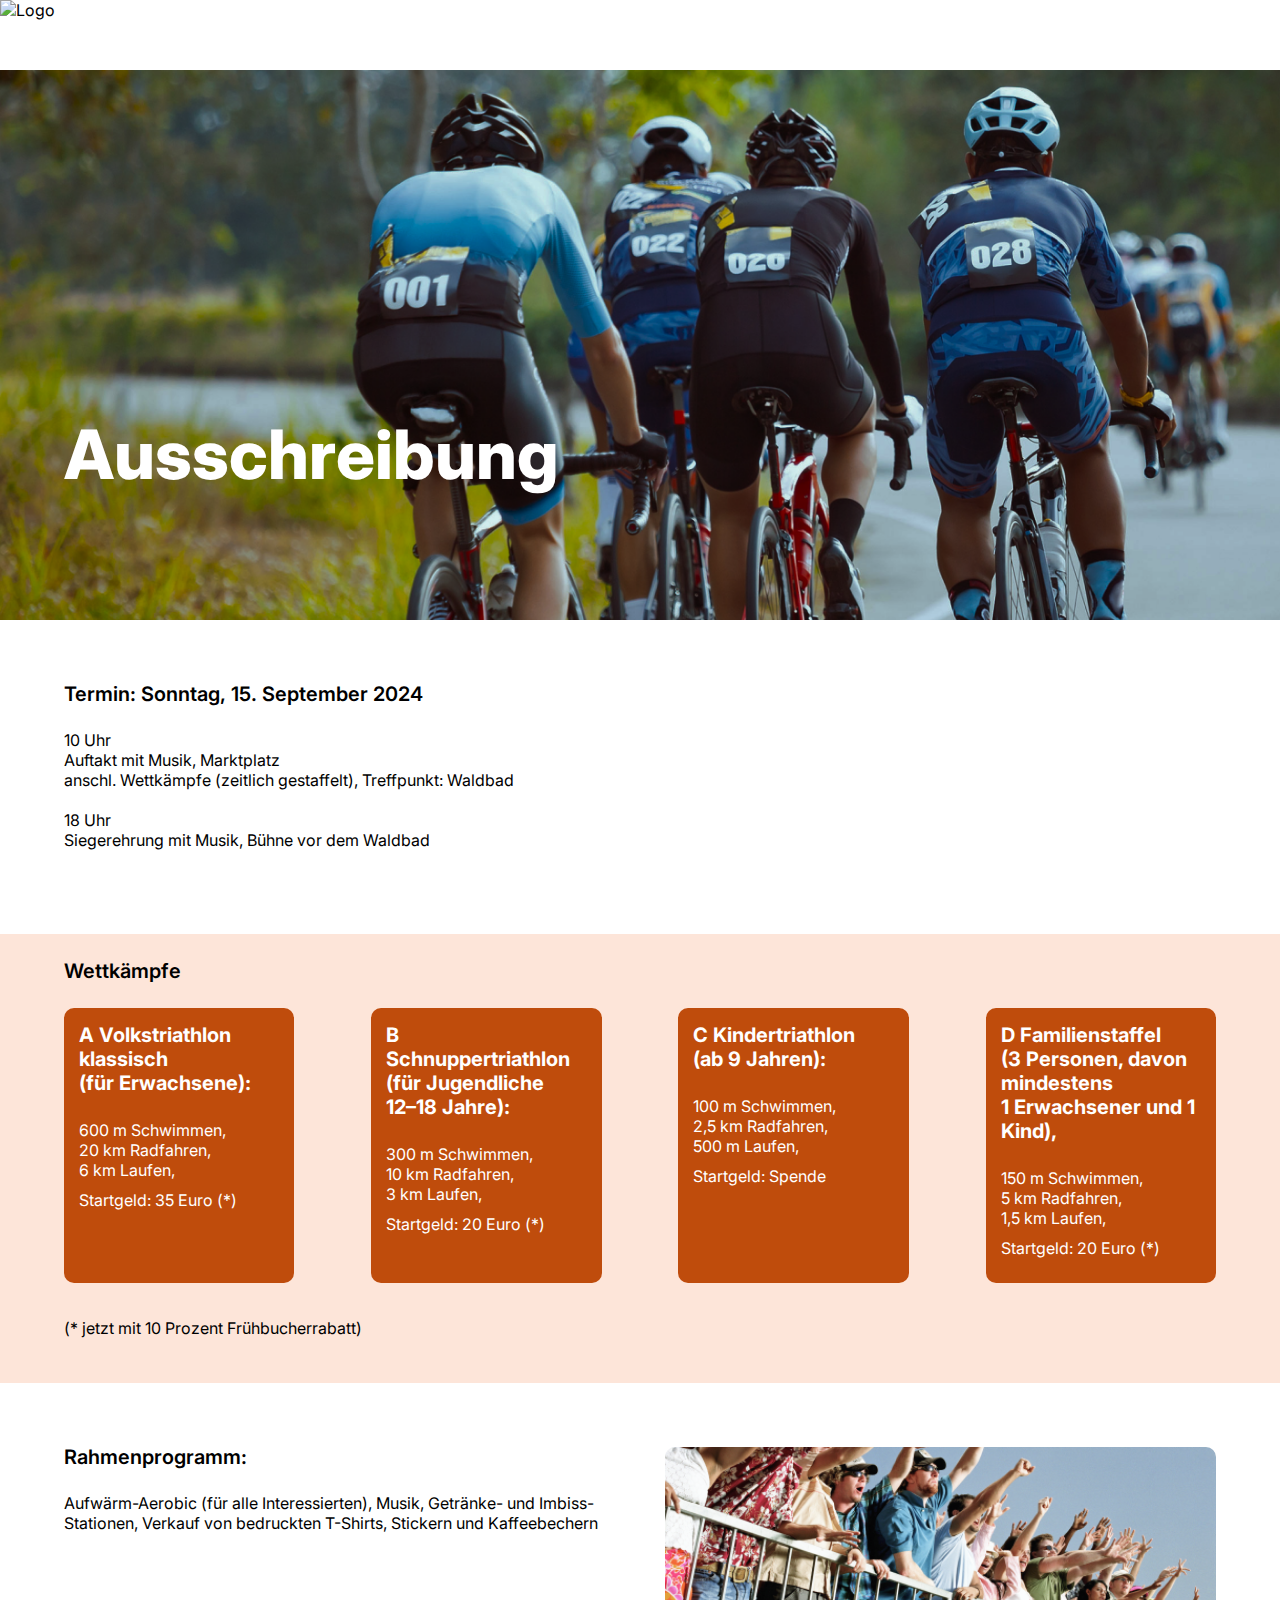
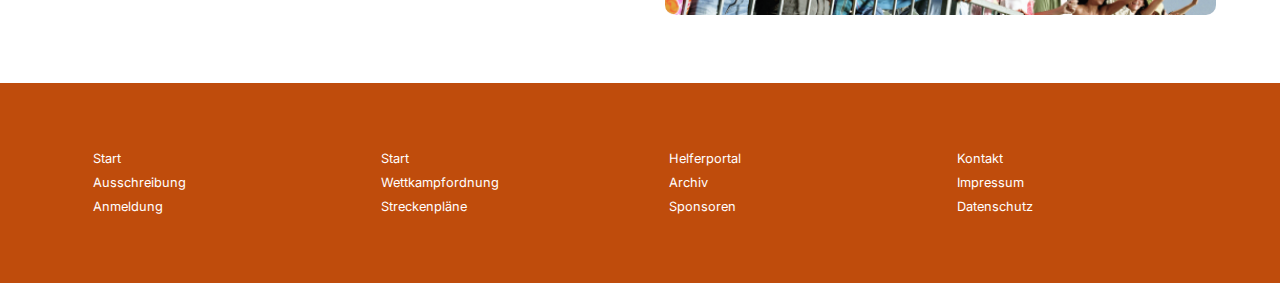
==== ausschreibung.html @ 75fd52d9 "commit" ====
<!DOCTYPE html>
<html lang="de">
<head>
    <meta charset="UTF-8">
    <meta name="viewport" content="width=device-width, initial-scale=1.0">
    <title>Waldtriathlon Trainingen</title>
    <link rel="stylesheet" href="./css/stylesheet.css">

</head>
<body>
    <nav>
        <div id="navi-box">
            <img src="" alt="Logo" class="logo">
        </div>
    </nav>
    <header>
        <div>
            <h1 class="h1-sec">Ausschreibung</h1>
            <div class="container-norm">
                <div ><img src="/images/Frame 38.png" class="header-img"></div>
                <div ><img src="/images/Frame 14(2).png" class="header-img2"></div>
                <div ><img src="/images/Frame 23(2).png" class="header-img3"></div>
                <div ><img src="/images/Frame 22(2).png" class="header-img4"></div>
            </div>
        </div>
    </header>
    <main>
        <section>
            <div class="content-block">
                <div class="text-block">
                    <h2>Termin: Sonntag, 15. September 2024</h2>
                    <p>10 Uhr <br>Auftakt mit Musik, Marktplatz <br>anschl. Wettkämpfe (zeitlich gestaffelt), Treffpunkt: Waldbad</p>
                    <p>18 Uhr <br>Siegerehrung mit Musik, Bühne vor dem Waldbad</p>
                </div>
            </div>
            <div class="teaser">
                <h3>Wettkämpfe</h3>
                <div class="teaser-container">
                    <div class="teaser-text-frame">
                        <div class="teaser-text-headline">
                            <p><strong>A Volkstriathlon klassisch<br> (für Erwachsene):</strong></p>
                        </div>
                        <div class="teaser-text-content">
                            <p>
                                600 m Schwimmen, <br>
                                20 km Radfahren, <br>
                                6 km Laufen,<br>
                            </p>
                            <p>Startgeld: 35 Euro (*)</p>
                        </div>
                    </div>
                    <div class="teaser-text-frame">
                        <div class="teaser-text-headline">
                            <p><strong>B Schnuppertriathlon (für Jugendliche <br>12–18 Jahre):</strong></p>
                        </div>
                        <div class="teaser-text-content">
                            <p>
                                300 m Schwimmen, <br>
                                10 km Radfahren, <br>
                                3 km Laufen,<br>
                            </p>
                            <p>Startgeld: 20 Euro (*)</p>
                        </div>
                    </div>
                    <div class="teaser-text-frame">
                        <div class="teaser-text-headline">
                            <p><strong>C Kindertriathlon<br> (ab 9 Jahren):</strong></p>
                        </div>
                        <div class="teaser-text-content">
                            <p>
                                100 m Schwimmen, <br>
                                2,5 km Radfahren, <br>
                                500 m Laufen,<br>
                            </p>
                            <p>Startgeld: Spende</p>
                        </div>
                    </div>
                    <div class="teaser-text-frame">
                        <div class="teaser-text-headline">
                            <p><strong>D Familienstaffel <br>(3 Personen, davon mindestens <br>1 Erwachsener und 1 Kind),</strong></p>
                        </div>
                        <div class="teaser-text-content">
                            <p>
                                150 m Schwimmen, <br>
                                5 km Radfahren, <br>
                                1,5 km Laufen,<br>
                            </p>
                            <p>Startgeld: 20 Euro (*)</p>
                        </div>
                    </div>
                </div>
                <div class="teaser-subtext">
                    <p>(* jetzt mit 10 Prozent Frühbucherrabatt)</p>
                </div>
            </div>
            <div class="content-block">
                <div class="text-block">
                    <h2>Rahmenprogramm:</h2>
                    <p>Aufwärm-Aerobic (für alle Interessierten), Musik, Getränke- und Imbiss-Stationen, Verkauf von bedruckten T-Shirts, Stickern und Kaffeebechern</p>
                </div>
                <div class="img-block">
                    <img src="/images/Frame 28.png" class="content-img" alt="">
                </div>
            </div>
        </section>
    </main>
    <footer>
        <div class="footer-container">
            <div class="footer-frame">
                <p>
                    <a href="#" class="footer-link">Start <br></a>
                    <a href="#" class="footer-link">Ausschreibung <br></a>
                    <a href="#" class="footer-link">Anmeldung <br></a>
                </p>
            </div>
            <div class="footer-frame">
                <p>
                    <a href="#" class="footer-link">Start <br></a>
                    <a href="#" class="footer-link">Wettkampfordnung <br></a>
                    <a href="#" class="footer-link">Streckenpläne <br></a>
                </p>
            </div>
            <div class="footer-frame">
                <p>
                    <a href="#" class="footer-link">Helferportal <br></a>
                    <a href="#" class="footer-link">Archiv <br></a>
                    <a href="#" class="footer-link">Sponsoren <br></a>
                </p>
            </div>
            <div class="footer-frame">
                <p>
                    <a href="#" class="footer-link">Kontakt <br></a>
                    <a href="#" class="footer-link">Impressum <br></a>
                    <a href="#" class="footer-link">Datenschutz <br></a>
                </p>
            </div>
            
        </div>
    </footer>
</body>
</html>
---- css/stylesheet.css ----
@import url('https://fonts.googleapis.com/css2?family=Inter:slnt,wght@-10..0,100..900&display=swap');

* {
    margin: 0;
    padding: 0;
    box-sizing: border-box;
    font-family: "Inter", sans-serif;
}

body {
    justify-content: center;
    max-width: 1400px;
    margin: auto;
    min-height: 100vh; 
}

nav {
    height: 70px;
    position: sticky;
}

header {
   /* background-color: blanchedalmond;*/
    height: 100%;
    overflow: hidden;
}

/*header images rotation*/
.header-img {
    /*background: url(/images/Frame\ 21.png);*/
    width: 100%;
    height: auto;
}

.header-img2 {
    /*background: url(/images/Frame\ 21.png);*/
    display: none;
    width: 100%;
    height: auto;
}
.header-img3 {
    /*background: url(/images/Frame\ 21.png);*/
    display: none;
    width: 100%;
    height: auto;
}
.header-img4 {
    /*background: url(/images/Frame\ 21.png);*/
    display: none;
    width: 100%;
    height: auto;
}


footer {
    width: 100%;
    overflow: auto;
    padding: 5%;
    background-color: #BF4C0C;
    color: #fff;
    text-decoration: none;
    font-weight: 400;
    font-size: 1vw;
    line-height: 1.5rem;
}

.footer-container {
    display: flex;
    justify-content:space-between;
    flex-wrap: wrap;
}

.footer-frame {
    width: 20%;
    float: left;
    position: relative;
    box-sizing: border-box;
    margin: auto;
    
}

.footer-link {
    text-decoration: none;
    color: inherit;
}

.footer-link:hover {
    font-weight: 600;
    font-size: 1.5rem;
}

h1 {
    color: #fff;
    font-family: "Inter", sans-serif;
    font-weight: 800;
    font-size: 4.25rem;
    line-height: 4.25rem;
    position: absolute;
    z-index: 2;
    margin-left: 5%;
    margin-top: 250px;
}

.h1-sec {
    margin-top: 350px;
}

h2 {
    font-family: "Inter", sans-serif;
    font-weight: 600;   
    font-size: 1.25rem;
    line-height: 1.25rem;
    margin-bottom: 26px;
}

h3 {
    font-family: "Inter", sans-serif;
    font-weight: 600;   
    font-size: 1.25rem;
    line-height: 1.25rem;
    margin-bottom: 3vh;
    width: 100%;
}

/*------Collage------*/
.container {
    position: relative;
    width: 100%;
    height: 550px;
    /*background-color: #222;*/
}

.container .clip {
    position: absolute;
    top: 0;
    left: 0;
    width: 100%;
    height: 100%;
}

.container .clip.clip1 {
    /*background-color: red;*/
    background: url(/images/Bild_05_test.png);
    background-repeat: no-repeat;
    background-size:contain;
    background-position: left;
    clip-path: polygon(0 0, 40% 0, 29% 100%, 0% 100%); 
}

.container .clip.clip2 {
    /*background-color: blue;*/
    background: url(/images/Bild_15_test.png);
    background-repeat: no-repeat;
    background-size:contain;
    background-position: center;
    clip-path: polygon(40% 0, 76% 0, 65% 100%, 29% 100%);
}
.container .clip.clip3 {
    /*background-color: green;*/
    background: url(/images/Frame\ 34.png);
    background-repeat: no-repeat;
    background-size:contain;
    background-position: right;
    clip-path: polygon(76% 0, 100% 0, 100% 100%, 65% 100%);
}

.container .clip.clip-devide1 {
    background-color: #FDE5D9;
    z-index: 1;
    clip-path: polygon(39.5% 0, 40.5% 0, 29.5% 100%, 28.5% 100%); 
}
.container .clip.clip-devide2 {
    background-color: #FDE5D9;
    z-index: 1;
    clip-path: polygon(75.5% 0, 76.5% 0, 65.5% 100%, 64.5% 100%); 
}

/*------Slider der kleinen Viewports ausblenden------*/
.slider-frame {
    display: none;
}

.slider-frame-mobile {
    display: none;
}

/*-----normale Headerbilder------*/
.container-norm {
    position: relative;
    width: 100%;
    height: 550px;
}


/*-----Contentblock abschnitt------*/
.content-block {
    padding: 5%;
    margin: 0;
    overflow: auto;
}


.text-block {
    width: 50%;
    float: left;
    padding-right: 25px;
    display: block;
}

.text-block p{
    font-size: 1rem;
    line-height: 1.25rem;
    margin-bottom: 20px;
}

.img-block {
    float: right;
    width: 50%;
    height: auto;
    padding-left: 25px;
}

.content-img {
    border-radius: 10px;
    width: 100%;
    height: auto;
}

/*-----Teaser abschnitt------*/
.teaser {
    overflow: auto;
    position: relative;
    background-color: #FDE5D9;
    height: auto;
    padding: 3vh 5% 5vh 5%;
}
/*Teaser abschnitt allgemeiner container*/
.teaser-container {
    display: flex;
    justify-content:space-between;
    flex-wrap: wrap;
}
/*Teaser abschnitt bilder navi*/
.teaser-img-frame  {
    width: 20%;
    float: left;
    position: relative;
    box-sizing: border-box;
}

.teaser-img {
    display: block;
    width: 100%;
    height: auto;
    border-radius: 10px;
}

.teaser-text {
    position: absolute;
    top: 50%;
    left: 50%;
    transform: translate(-50%, -50%);
    color: white;
    padding: 10px 20px;
    text-align: center;
    font-size: 1.7vw;
    font-weight: 600;
    pointer-events: none;
}

.teaser-link {
    display: block;
    text-decoration: none;
    color: inherit;
    position: relative;
}

/*Teaser abschnitt text element*/
.teaser-text-frame{
    background-color: #BF4C0C;
    padding: 15px;
    margin-top: 0;
    width: 20%;
    border-radius: 10px;
    color: #fff;
    overflow-wrap: break-word;
}

.teaser-text-headline {
    font-size: 1.25rem;
    width: 100%;
    margin: auto;
    
}
.teaser-text-content {
    font-size: 1rem;
    width: 100%;
    margin: auto;
}

.teaser-text-content p {
    margin-bottom: 5%;
}
.teaser-text-headline p {
    margin-bottom: 25px;
    font-weight: 400;
}

.teaser-subtext {
    margin-top: 3%;
}




/* On screens that are 992px or less    577px - 992px*/
@media screen and (max-width: 992px) {
    header {
        height: 495px;
    }

    /*header images rotation*/
    .header-img {
        display: none;
    }
    
    .header-img2 {
        display: unset;
    }
    .header-img3 {
        display: none;
    }
    .header-img4 {
        display: none;
    }

    footer {
        line-height: 1.25rem;
        font-size: 1.5vw;
    }

    h1 {
        margin-top: 225px;
    }

    .h1-sec {
        margin-top: 325px;
    }

    /*------Collage für Mainseite------*/
    .container {
        height: 495px;
    }
    
    .container .clip.clip1 {
        /*background-color: red;*/
        background: url(/images/Bild_05_test_3.png);
        background-repeat: no-repeat;
        background-size:contain;
        background-position: left;
        clip-path: polygon(0 0, 40% 0, 25% 100%, 0% 100%); 
    }
    
    .container .clip.clip2 {
        /*background-color: blue;*/
        background: url(/images/Bild_15_test_2.png);
        background-repeat: no-repeat;
        background-size:contain;
        background-position: center;
        clip-path: polygon(40% 0, 76% 0, 61% 100%, 25% 100%);
    }
    .container .clip.clip3 {
        /*background-color: green;*/
        clip-path: polygon(76% 0, 100% 0, 100% 100%, 61% 100%);
    }

    /*------Trennstriche der Collage------*/
    .container .clip.clip-devide1 {
        background-color: #FDE5D9;
        z-index: 1;
        clip-path: polygon(39.5% 0, 40.5% 0, 25.5% 100%, 24.5% 100%); 
    }

    .container .clip.clip-devide2 {
        background-color: #FDE5D9;
        z-index: 1;
        clip-path: polygon(75.5% 0, 76.5% 0, 61.5% 100%, 60.5% 100%); 
    }

    .teaser-text-frame{
        width: 48%;
        margin-bottom: 30px; 
    }



}


/* On screens that are 576px or less  430 - 576px*/
@media screen and (max-width: 576px) {
    /*------dissable horizontal scroll------*/
    html, body {
        max-width: 100%;
        overflow-x: hidden;
       /* background-color: red;*/
    }

    header {
        height: 355px;
    }

    /*header images rotation*/
    .header-img {
        display: none;
    }
    .header-img2 {
        display: none;
    }
    .header-img3 {
        display: unset;
    }
    .header-img4 {
        display: none;
    }

    footer {
        font-size: 1rem;
    }

    .footer-frame {
        width: 50%;
        margin-bottom: 2vh;
    }

    .footer-link:hover {
        font-size: 1rem;
    }

    /*------hide collage------*/
    .container {
        display: none;
    }

    @-webkit-keyframes slide_animation {
        0% {left:0px;}
        10% {left:0px;}
        20% {left:576px;}
        30% {left:576px;}
        40% {left:1152px;}
        50% {left:1152px;}
        60% {left:576px;}
        70% {left:576px;}
        80% {left:576px;}
        90% {left:0px;}
        100% {left:0px;}
    }

    .slider-frame {
        overflow: hidden;
        height: 355px;
        max-width: 576px;
        display: initial;
    }

    .slide-images {
        width: 1728px;
        height: 355px;
        margin: 0 0 0 -1152px;
        position: relative;
        -webkit-animation-name: slide_animation;
        -webkit-animation-duration: 18s;
        -webkit-animation-iteration-count: infinite;
        -webkit-animation-direction: alternate;
        -webkit-animation-play-state: running;
    }

    .img-container {
        height: 355px;
        width: 576px;
        position: relative;
        float: left;
    }

    h1 {
        font-size: 3rem;
        line-height: 3rem;
        margin-top: 175px;
    }

    .h1-sec {
        margin-top: 250px;
    }

    h2 {
        margin-bottom: 5%;
    }


    .slider-frame-mobile {
        display: none;
    }

    .text-block {
        width: 75%;
        margin-top: 5%;
    }


    .img-block {
        display: none;
    }
    
    .teaser-img-frame {
        width: 48%;
        float: left;
        margin-bottom: 5%;
    }

    .teaser-text {
        font-size: 5vw;
    }
}
/* On screens that are 576px or less  0 - 430px*/
@media screen and (max-width: 430px) {
    body {
        /*background-color: violet;*/
        max-width: 430px;
    }

    header {
        height: 495px;
    }

    .header-img {
        /*background: url(/images/Frame\ 21.png);*/
        display: none;
    }

    .header-img2 {
        /*background: url(/images/Frame\ 21.png);*/
        display: none;
    }
    .header-img3 {
        /*background: url(/images/Frame\ 21.png);*/
        display: none;
    }
    .header-img4 {
        /*background: url(/images/Frame\ 21.png);*/
        display: unset;
    }

    .footer-link:hover {
        font-weight: 400;
    }

    .slider-frame {
        display: none;
    }
    
    @-webkit-keyframes slide_animation_mobile {
        0% {left:0px;}
        10% {left:0px;}
        20% {left:430px;}
        30% {left:430px;}
        40% {left:860px;}
        50% {left:860px;}
        60% {left:430px;}
        70% {left:430px;}
        80% {left:430px;}
        90% {left:0px;}
        100% {left:0px;}
    }

    .slider-frame-mobile {
        overflow: hidden;
        height: 475px;
        max-width: 430px;
        display: initial;
    }

    .slide-images-mobile {
        width: 1690px;
        height: 475px;
        margin: 0 0 0 -860px;
        position: relative;
        -webkit-animation-name: slide_animation_mobile;
        -webkit-animation-duration: 18s;
        -webkit-animation-iteration-count: infinite;
        -webkit-animation-direction: alternate;
        -webkit-animation-play-state: running;
    }

    .img-container-mobile {
        height: 475px;
        width: 430px;
        position: relative;
        float: left;
    }

    h1 {
        font-size: 2.5rem;
        line-height: 2.5rem;
        margin-top: 275px;
    }

    .h1-sec {
        margin-top: 375px;
    }
    

    .img-block {
        display: none;
    }

    .text-block {
        width: 100%;
    }



    .teaser-img-frame {
        width: 90%;
        margin: auto;
        margin-bottom: 5%;
    }

    .teaser-text-frame{
        width: 90%;
        margin-left: auto;
        margin-right: auto;
    }


    .teaser-text {
        font-size: 8vw;
    }

    

}
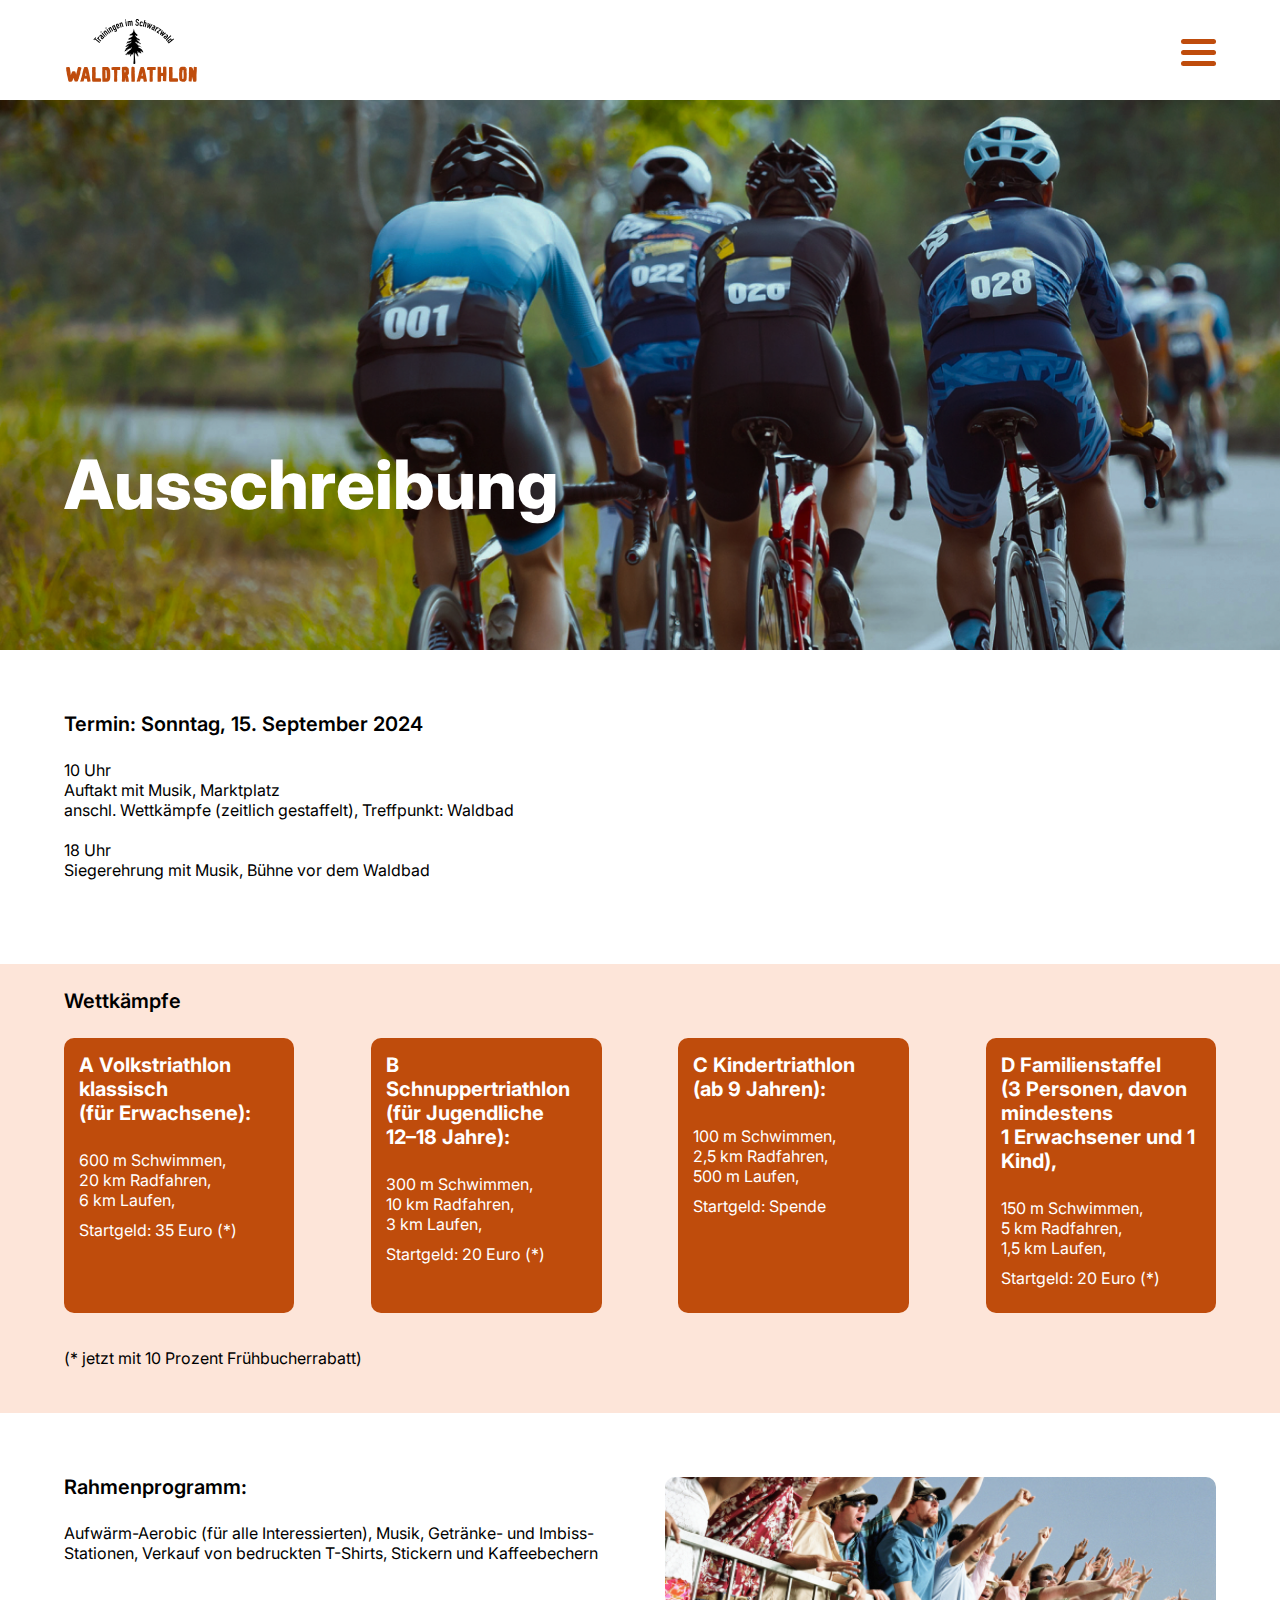
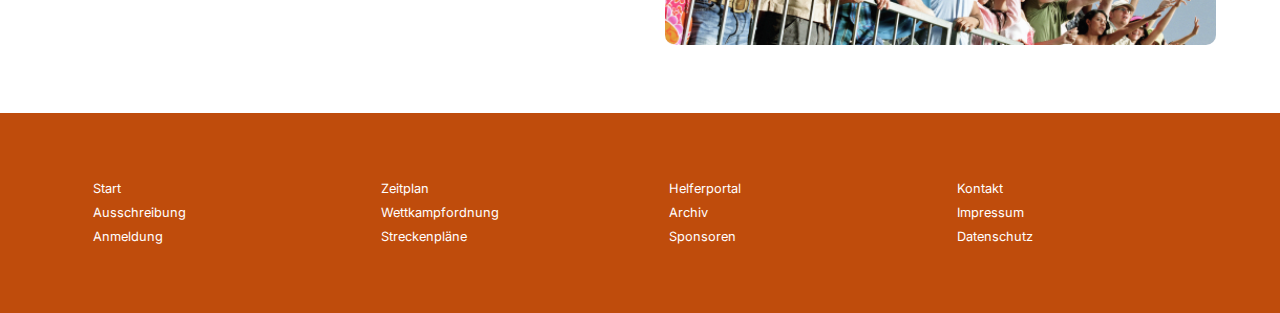
==== commit 24b6ff09: "commit" ====
--- a/ausschreibung.html
+++ b/ausschreibung.html
@@ -3,24 +3,49 @@
 <head>
     <meta charset="UTF-8">
     <meta name="viewport" content="width=device-width, initial-scale=1.0">
-    <title>Waldtriathlon Trainingen</title>
+    <title>Waldtriathlon Ausschreibung</title>
     <link rel="stylesheet" href="./css/stylesheet.css">
 
 </head>
 <body>
-    <nav>
-        <div id="navi-box">
-            <img src="" alt="Logo" class="logo">
+    <div class="nav-container">
+        <div class="nav-frame">
+            <div class="nav-box">
+                <div class="logo-frame">
+                    <a href="./index.html" class="logo logo1"><img src="/images/rz/Logo/Logo.svg" alt="Wortbildmarke des Veranstalters Trainingen im Schwarzwald. Abbildung eines gekrümmten Schriftzug über einer Baumillustration über einem orangen Schriftzug mit dem Wort Waldtriathlon" class="logo1"></a>
+                    <a href="./index.html" class="logo logo2"><img src="/images/rz/Logo/Logo_medium.svg" alt="Wortbildmarke des Veranstalters Trainingen im Schwarzwald. Abbildung einer Baumillustration über einem orangen Schriftzug mit dem Wort Waldtriathlon" class="logo2"></a>
+                    <a href="./index.html" class="logo logo3 logo-small"><img src="/images/rz/Logo/Logo_small.svg" alt="Wortbildmarke des Veranstalters Trainingen im Schwarzwald. Abbildung einer Baumillustration" class="logo3"></a>
+                </div>
+                <div class="hamburger-frame">
+                     <button class="hamburger">
+                        <div class="bar"></div>
+                    </button>
+                </div>
+                <nav>
+                    <a href="./index.html"><div class="nav-icon"></div><span>Start</span></a>
+                    <a href="./ausschreibung.html"><div class="nav-icon"></div><span>Ausschreibung</span></a>
+                    <a href="#"><div class="nav-icon"></div><span>Anmeldung</span></a>
+                    <a href="./zeitplan.html"><div class="nav-icon"></div><span>Zeitplan</span></a>
+                    <a href="#"><div class="nav-icon"></div><span>Wettkampfordnung</span></a>
+                    <a href="./streckenplaene.html"><div class="nav-icon"></div><span>Streckenpläne</span></a>
+                    <a href="#"><div class="nav-icon"></div><span>Helferportal</span></a>
+                    <a href="#"><div class="nav-icon"></div><span>Archiv</span></a>
+                    <a href="#"><div class="nav-icon"></div><span>Sponsoren</span></a>
+                    <a href="#"><div class="nav-icon"></div><span>Kontakt</span></a>
+                    <a href="./impressum.html"><div class="nav-icon"></div><span>Impressum</span></a>
+                    <a href="#"><div class="nav-icon"></div><span>Datenschutz</span></a>
+                </nav>
+            </div>
         </div>
-    </nav>
+    </div>
     <header>
         <div>
             <h1 class="h1-sec">Ausschreibung</h1>
             <div class="container-norm">
-                <div ><img src="/images/Frame 38.png" class="header-img"></div>
-                <div ><img src="/images/Frame 14(2).png" class="header-img2"></div>
-                <div ><img src="/images/Frame 23(2).png" class="header-img3"></div>
-                <div ><img src="/images/Frame 22(2).png" class="header-img4"></div>
+                <div ><img src="/images/rz/header/header-ausschreibung-frame1.png" class="header-img" alt="Abbildung einer Rennradfahrergruppe durch den Wald auf asphaltierter Straße umgeben von Wald. In der Distanz sieht man eine weitere Gruppe Radfahrer"></div>
+                <div ><img src="/images/rz/header/header-ausschreibung-frame2.png" class="header-img2" alt="Abbildung einer Rennradfahrergruppe durch den Wald auf asphaltierter Straße umgeben von Wald. In der Distanz sieht man eine weitere Gruppe Radfahrer"></div>
+                <div ><img src="/images/rz/header/header-ausschreibung-frame3.png" class="header-img3" alt="Abbildung einer Rennradfahrergruppe durch den Wald auf asphaltierter Straße umgeben von Wald. In der Distanz sieht man eine weitere Gruppe Radfahrer"></div>
+                <div ><img src="/images/rz/header/header-ausschreibung-frame4.png" class="header-img4" alt="Abbildung einer Rennradfahrergruppe durch den Wald auf asphaltierter Straße umgeben von Wald. In der Distanz sieht man eine weitere Gruppe Radfahrer"></div>
             </div>
         </div>
     </header>
@@ -99,7 +124,7 @@
                     <p>Aufwärm-Aerobic (für alle Interessierten), Musik, Getränke- und Imbiss-Stationen, Verkauf von bedruckten T-Shirts, Stickern und Kaffeebechern</p>
                 </div>
                 <div class="img-block">
-                    <img src="/images/Frame 28.png" class="content-img" alt="">
+                    <img src="/images/rz/content/rahmenpr-ausschreibung.png" class="content-img" alt="Jubelnde Mänge an einem Zaun anlehnend unter wolkenlosem Himmel. Die meisten Personen strecken eine Faust oder die Hände in die Luft.">
                 </div>
             </div>
         </section>
@@ -108,34 +133,35 @@
         <div class="footer-container">
             <div class="footer-frame">
                 <p>
-                    <a href="#" class="footer-link">Start <br></a>
-                    <a href="#" class="footer-link">Ausschreibung <br></a>
-                    <a href="#" class="footer-link">Anmeldung <br></a>
+                    <a href="./index.html" class="footer-link">Start<br></a>
+                    <a href="./ausschreibung.html" class="footer-link">Ausschreibung<br></a>
+                    <a href="#" class="footer-link">Anmeldung<br></a>
                 </p>
             </div>
             <div class="footer-frame">
                 <p>
-                    <a href="#" class="footer-link">Start <br></a>
-                    <a href="#" class="footer-link">Wettkampfordnung <br></a>
-                    <a href="#" class="footer-link">Streckenpläne <br></a>
+                    <a href="./zeitplan.html" class="footer-link">Zeitplan<br></a>
+                    <a href="#" class="footer-link">Wettkampfordnung<br></a>
+                    <a href="./streckenplaene.html" class="footer-link">Streckenpläne<br></a>
                 </p>
             </div>
             <div class="footer-frame">
                 <p>
-                    <a href="#" class="footer-link">Helferportal <br></a>
-                    <a href="#" class="footer-link">Archiv <br></a>
-                    <a href="#" class="footer-link">Sponsoren <br></a>
+                    <a href="#" class="footer-link">Helferportal<br></a>
+                    <a href="#" class="footer-link">Archiv<br></a>
+                    <a href="#" class="footer-link">Sponsoren<br></a>
                 </p>
             </div>
             <div class="footer-frame">
                 <p>
-                    <a href="#" class="footer-link">Kontakt <br></a>
-                    <a href="#" class="footer-link">Impressum <br></a>
-                    <a href="#" class="footer-link">Datenschutz <br></a>
+                    <a href="#" class="footer-link">Kontakt<br></a>
+                    <a href="./impressum.html" class="footer-link">Impressum<br></a>
+                    <a href="#" class="footer-link">Datenschutz<br></a>
                 </p>
             </div>
             
         </div>
     </footer>
+    <script src="./js/main.js"></script>
 </body>
 </html>--- a/css/stylesheet.css
+++ b/css/stylesheet.css
@@ -8,6 +8,8 @@
     font-family: "Inter", sans-serif;
 }
 
+
+
 body {
     justify-content: center;
     max-width: 1400px;
@@ -16,8 +18,97 @@
 }
 
 nav {
-    height: 70px;
+    position: relative;
+    top: 0;
+    right: 0;
+    left: 100%;
+    width: 100%;
+    margin: auto;
+    height: 100vh;
+    z-index: 98;
+    display: block;
+    background-color: #BF4C0C;
+    padding-left: 5%;
+    padding-top: 120px;
+    transition: 0.4s;
+    visibility: hidden;
+}
+
+.nav-box {
+    height: 100px;
+    display: flexbox;
+}
+
+nav.is-active {
+    left: 0;
+    visibility: visible;
+}
+
+nav a {
+    width: fit-content;
+    display: block;
+    margin-bottom: 16px;
+    text-decoration: none;
+    color: #fff;
+    font-size:1.5rem ;
+    font-weight: 400;
+    transition: transform 0.4s; 
+    position: relative;
+}
+
+nav a:hover {
+    font-weight: 700;
+    font-size: 700;
+}
+
+.nav-container {
+    height: 100px;
     position: sticky;
+    top: 0;
+    z-index: 99;
+    background-color: #fff;
+}
+
+.nav-icon {
+    display: inline-block;
+    position: relative;
+    top: 6px;
+    width: 0;
+    height: 30px; 
+    background: url('/images/rz/icon/hover-icon.svg') no-repeat left center;
+    background-size: contain;
+    margin-right: 10px;
+    transition: width 0.4s; 
+}
+
+nav a:hover .nav-icon {
+    width: 16px; 
+}
+
+nav a:hover span {
+    transform: translateX(20px); 
+    transition: transform 0.4s; 
+}
+
+
+.logo-frame {
+    margin: auto;
+    float: left;
+    width: auto;
+    height: 100%;
+    display: flex;
+    margin-left: 5%;
+}
+
+.logo, .logo1, .logo2 {
+    height: 65px;
+    margin: auto;
+}
+.logo-small, .logo3 {
+    height: 40px;
+}
+.logo2, .logo3 {
+    width: 0;
 }
 
 header {
@@ -26,6 +117,54 @@
     overflow: hidden;
 }
 
+
+.hamburger-frame {
+    height: 100%;
+    width: auto;
+    float: right;
+    display: flex;
+    margin-right: 5%;
+}
+
+.hamburger {
+    position: relative;
+    display: block;
+    width: 35px;
+    height: 35px;
+    margin: auto;
+    cursor: pointer;
+    appearance: none;
+    background: none;
+    outline: none;
+    border: none;
+    z-index: 99;
+}
+
+.hamburger .bar, .hamburger::after, .hamburger::before {
+    content: '';
+    display: block;
+    width: 100%;
+    height: 5px;
+    background-color: #BF4C0C;
+    margin: 6px 0px;
+    transition: 0.4s;
+    border-radius: 20px;
+}
+
+.hamburger.is-active::before {
+    transform: rotate(-45deg) translate(-8px, 6px);
+    background-color: #fff;
+}
+
+.hamburger.is-active .bar {
+    opacity: 0;
+}
+
+.hamburger.is-active::after {
+    transform: rotate(45deg) translate(-9px, -8px);
+    background-color: #fff;
+}
+
 /*header images rotation*/
 .header-img {
     /*background: url(/images/Frame\ 21.png);*/
@@ -50,6 +189,10 @@
     display: none;
     width: 100%;
     height: auto;
+}
+
+.imp-buffer {
+    height: 556px; 
 }
 
 
@@ -106,6 +249,10 @@
     margin-top: 350px;
 }
 
+
+
+
+
 h2 {
     font-family: "Inter", sans-serif;
     font-weight: 600;   
@@ -141,7 +288,7 @@
 
 .container .clip.clip1 {
     /*background-color: red;*/
-    background: url(/images/Bild_05_test.png);
+    background: url(/images/rz/header/collage-frame1.png);
     background-repeat: no-repeat;
     background-size:contain;
     background-position: left;
@@ -150,7 +297,7 @@
 
 .container .clip.clip2 {
     /*background-color: blue;*/
-    background: url(/images/Bild_15_test.png);
+    background: url(/images/rz/header/collage-frame2.png);
     background-repeat: no-repeat;
     background-size:contain;
     background-position: center;
@@ -158,7 +305,7 @@
 }
 .container .clip.clip3 {
     /*background-color: green;*/
-    background: url(/images/Frame\ 34.png);
+    background: url(/images/rz/header/collage-frame3.png);
     background-repeat: no-repeat;
     background-size:contain;
     background-position: right;
@@ -208,6 +355,11 @@
     display: block;
 }
 
+.text-block-wide {
+    width: 100%;
+    margin-bottom: 20px;
+}
+
 .text-block p{
     font-size: 1rem;
     line-height: 1.25rem;
@@ -225,6 +377,17 @@
     border-radius: 10px;
     width: 100%;
     height: auto;
+}
+
+.content-block-devide {
+    margin: 0 5% 0 5%;
+}
+
+.devider-block {
+    width: 60%;
+    padding: 3% 5% 3% 3%;
+    background-color: #FDE5D9;
+    border-radius: 10px;
 }
 
 /*-----Teaser abschnitt------*/
@@ -311,11 +474,195 @@
     margin-top: 3%;
 }
 
+.content-block-map {
+    width: 100%;
+    display: flex;
+    padding: 5%;
+    justify-content: space-between;
+}
+
+.map-frame {
+    width: 65%;
+    border-radius: 10px;
+    height: 100%;
+    overflow: auto;
+    float: left;
+    display: block;
+    position: relative;
+    margin-right: 25px;
+}
+
+.map {
+    max-height: 100%;
+    overflow-y: hidden;
+}
+
+.map img {
+    display: block;
+    width: 100%;
+    height: auto;
+}
+
+.overlayframe {
+    position: absolute;
+    top: 0;
+    left: 0;
+    width: 100%;
+    height: 100%;
+    z-index: 99;
+    pointer-events: none; /* Ensure the overlays do not interfere with interaction */
+}
+
+.overlay-map {
+    position: absolute;
+    top: 0;
+    left: 0;
+    width: 100%;
+    height: 100%;
+    pointer-events: none; /* Ensure the overlays do not interfere with interaction */
+}
+
+.overlay-map1, .overlay-map2, .overlay-map3, .overlay-map4 {
+    visibility: hidden;
+
+}
+
+.overlay-map img {
+    display: block;
+    width: 100%;
+    height: auto;
+
+}
+
+.is-active-map {
+    visibility: visible;
+}
+
+.legende-frame {
+    background-color: #FDE5D9;
+    float: right;
+    border-radius: 10px;
+    width: 40%;
+    padding: 20px;
+    height: 575px; /* Fixed height for the parent container */
+    overflow: hidden;
+}
+
+.legende-element {
+    display: flex;
+    flex-direction: column;
+    height: 100%;
+
+}
+
+.legende-element > div {
+    flex: 1;
+    overflow: hidden;
+    transition: flex 0.5s ease, height 0.5s ease;
+}
+
+.legende-text-block {
+    display: flex;
+    flex-direction: column;
+    justify-content: center;
+    position: relative;
+}
+
+.legende-text-block h2 {
+    cursor: pointer;
+    width: 100%;
+    padding-right: 20%;
+}
+
+.legende-text-block p {
+    display: none;
+    width: 100%;
+    margin-top: 10px;
+}
+
+.devider {
+    width: 100%;
+    height: 2px;
+    max-height: 2px;
+    background-color: #BF4C0C;
+    margin: 0;
+    border-radius: 10px;
+}
+
+.legende-text-block p span {
+    display: inline-block;
+    height: 30px;
+}
+
+.map-mobile-block {
+    display: none;
+}
+
+.hor-legende-container {
+    width: 100%;
+    padding: 0 5% 5% 5%;
+}
+
+.hor-legende-frame{
+    display: flex;
+    background-color: #FDE5D9;
+    width: 100%;
+    height: auto;
+    justify-content: space-between;
+    border-radius: 10px;
+
+}
+
+.hor-legende-element {
+    display: flex;
+    padding: 10px;
+}
+
+.hor-legende-img-container {
+    height: 100%;
+    display: flex;
+}
+
+.hor-legende-img-frame {
+    margin: auto 10px auto 0;
+        border-style: solid;
+    border-color: #BF4C0C;
+    border-width: 2px;
+    border-radius: 10px;
+    width: 50px;
+    height: 50px;
+    display: flex;
+}
+
+.hor-legende-img-frame img {
+    margin: auto;
+    width: 30px;
+    height: auto;
+    
+}
+
+.hor-legende-text-container {
+    display: flex;
+}
+
+.hor-legende-text-container p {
+    margin: auto;
+}
+
 
 
 
 /* On screens that are 992px or less    577px - 992px*/
 @media screen and (max-width: 992px) {
+
+    .logo2 {
+        width: unset;
+    }
+
+    .logo1, .logo3 {
+        width: 0;
+    }
+
     header {
         height: 495px;
     }
@@ -333,6 +680,10 @@
     }
     .header-img4 {
         display: none;
+    }
+
+    .imp-buffer {
+        height: 495px; 
     }
 
     footer {
@@ -355,7 +706,7 @@
     
     .container .clip.clip1 {
         /*background-color: red;*/
-        background: url(/images/Bild_05_test_3.png);
+        background: url(/images/rz/header/collage-small-frame1.png);
         background-repeat: no-repeat;
         background-size:contain;
         background-position: left;
@@ -364,7 +715,7 @@
     
     .container .clip.clip2 {
         /*background-color: blue;*/
-        background: url(/images/Bild_15_test_2.png);
+        background: url(/images/rz/header/collage-small-frame2.png);
         background-repeat: no-repeat;
         background-size:contain;
         background-position: center;
@@ -393,13 +744,45 @@
         margin-bottom: 30px; 
     }
 
-
-
+    .map-frame {
+        width: 60%;
+    }
+
+    .legende-frame {
+        height:395px; /* Fixed height for the parent container */
+        padding-top: 5px;
+        padding-bottom: 5px;
+    }
+
+    .legende-text-block h2 {
+        padding-right: 0;
+        width: 100%;
+        font-size: 1rem;
+        margin-bottom: 0px;
+
+    }
+    .legende-text-block p {
+        font-size: 0.8rem;
+    }
+
+    .legende-text-block p span {
+        height: 20px;
+    }
+   
 }
 
 
 /* On screens that are 576px or less  430 - 576px*/
 @media screen and (max-width: 576px) {
+
+    .logo3 {
+        width: unset;
+    }
+
+    .logo1, .logo2 {
+        width: 0;
+    }
+
     /*------dissable horizontal scroll------*/
     html, body {
         max-width: 100%;
@@ -423,6 +806,10 @@
     }
     .header-img4 {
         display: none;
+    }
+
+    .imp-buffer {
+        height: 355px; 
     }
 
     footer {
@@ -493,6 +880,7 @@
         margin-top: 250px;
     }
 
+
     h2 {
         margin-bottom: 5%;
     }
@@ -507,6 +895,9 @@
         margin-top: 5%;
     }
 
+    .devider-block {
+        width: 100%;
+    }
 
     .img-block {
         display: none;
@@ -521,6 +912,69 @@
     .teaser-text {
         font-size: 5vw;
     }
+
+    .content-block-map {
+        display: none;
+    }
+
+    .map-mobile-block {
+        display: unset;
+    }
+
+
+    .map-mobile-frame {
+        width: 100%;
+        padding: 5%;
+        height: auto;
+
+    }
+
+    .map-mobile-container {
+        overflow: hidden;
+        border-radius: 10px;
+    }
+
+    .map-mobile {
+        height: 100%;
+        width: auto;
+        overflow: auto;
+    }
+
+    .map-mobile-phone {
+        width: 100%;
+        display: none;
+    }
+
+    .legende-frame-mobile {
+        width: 100%;
+        padding: 5%;
+        margin-bottom: 50px;
+    }
+
+    .legende-element-mobile {
+        background-color: #FDE5D9;
+        padding: 20px;
+        border-radius: 10px;
+        justify-content: space-between;
+        display: flex;
+    }
+
+    .legende-text-block-mobile {
+        width: 50%;
+        margin: 0 auto 0 auto;
+    }
+
+    .legende-text-block-mobile p span {
+        height: 10px;
+        display: block;
+    }
+
+    .hor-legende-frame{
+        padding: 20px 10px 20px 10px;
+    }
+
+
+    
 }
 /* On screens that are 576px or less  0 - 430px*/
 @media screen and (max-width: 430px) {
@@ -549,6 +1003,10 @@
     .header-img4 {
         /*background: url(/images/Frame\ 21.png);*/
         display: unset;
+    }
+
+    .imp-buffer {
+        height: 495px; 
     }
 
     .footer-link:hover {
@@ -608,6 +1066,8 @@
     .h1-sec {
         margin-top: 375px;
     }
+
+    
     
 
     .img-block {
@@ -637,6 +1097,34 @@
         font-size: 8vw;
     }
 
-    
+    .legende-element-mobile {
+        display: block;
+    }
+    
+    .legende-text-block-mobile {
+        width: 80%;
+        margin-bottom: 30px;
+        margin-left: 0;
+
+    }
+
+    .map-mobile {
+        display: none;
+    }
+
+    .map-mobile-phone {
+        display: unset;
+    }
+    
+    .hor-legende-frame {
+        width: 100%;
+        display: block;
+    }
+
+    .hor-legende-element {
+        display: inline-flex;
+        width: 100%;
+    }
+
 
 }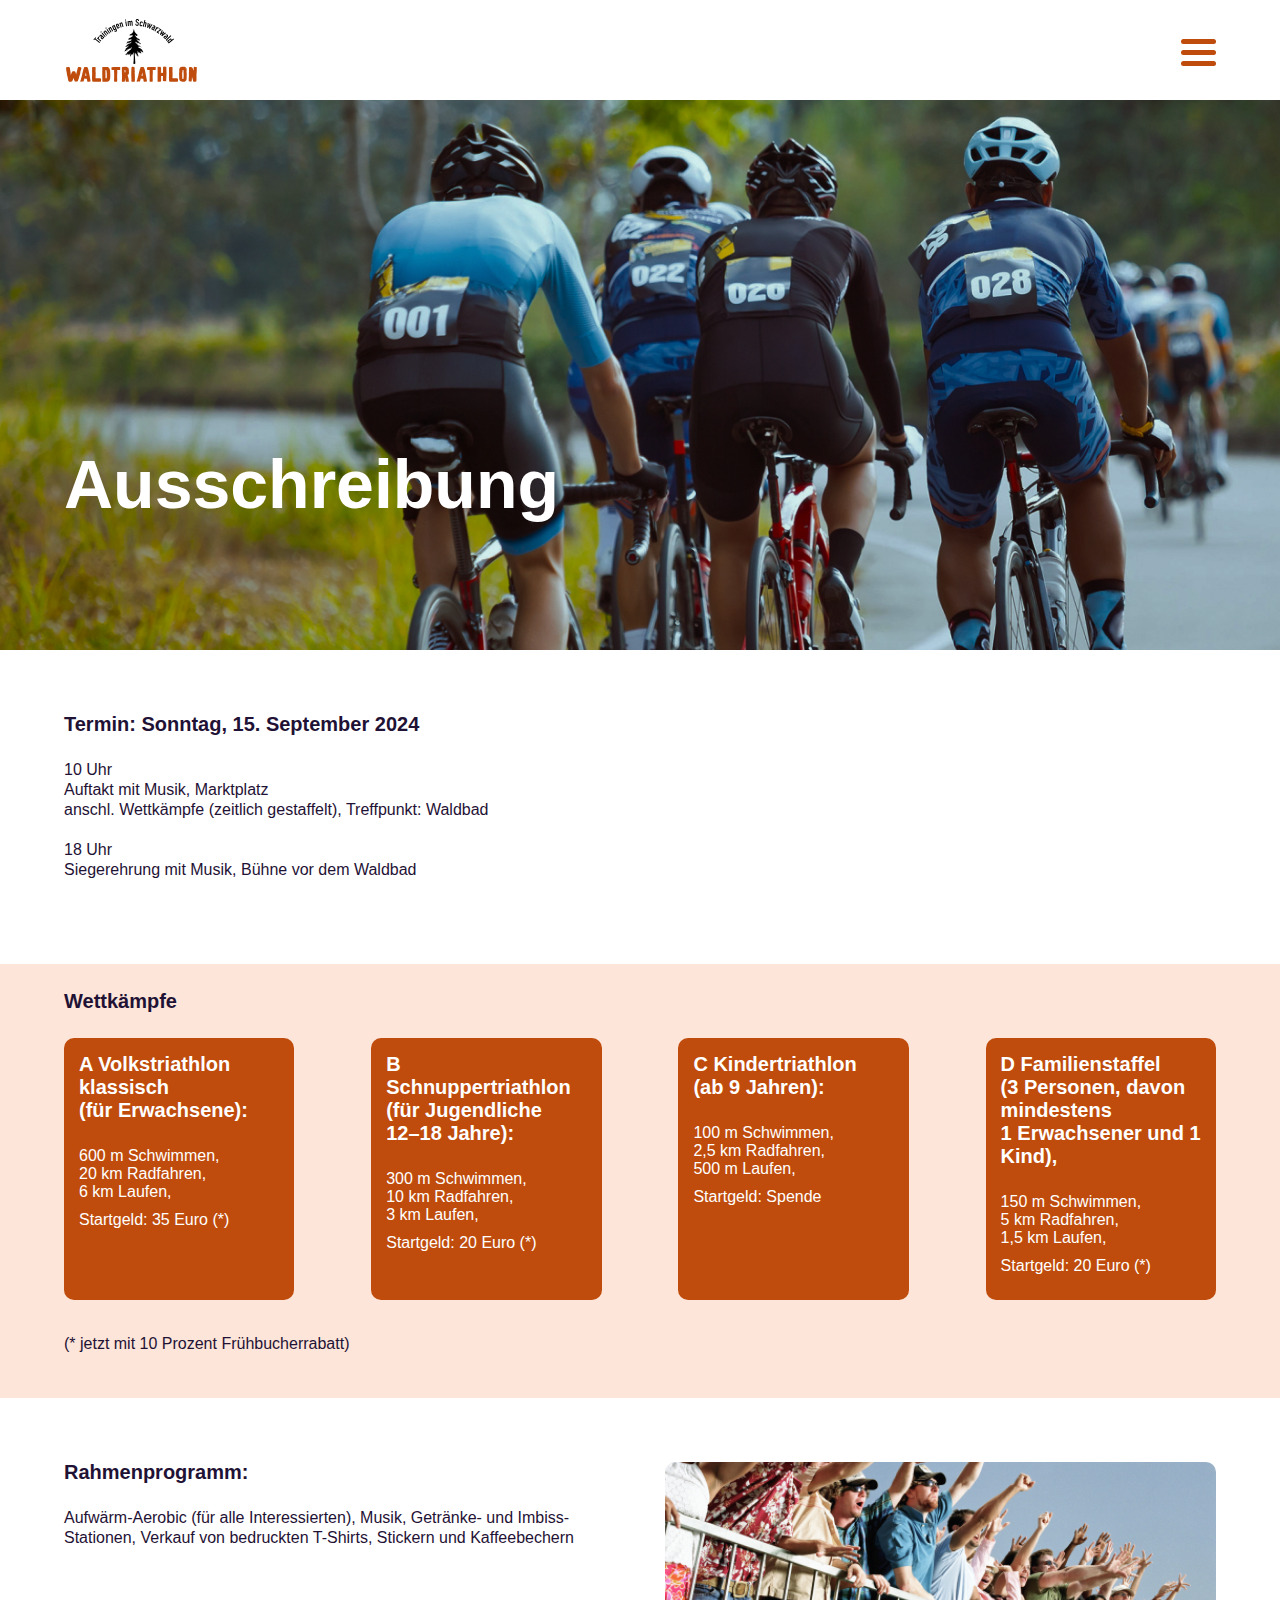
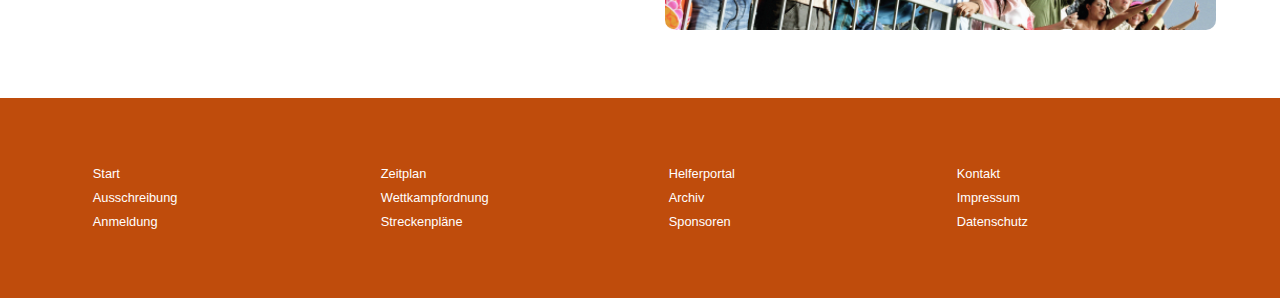
==== commit dd84cd63: "commit" ====
--- a/ausschreibung.html
+++ b/ausschreibung.html
@@ -5,16 +5,16 @@
     <meta name="viewport" content="width=device-width, initial-scale=1.0">
     <title>Waldtriathlon Ausschreibung</title>
     <link rel="stylesheet" href="./css/stylesheet.css">
-
+    <link rel="stylesheet" href="./fonts/fonts.css">
 </head>
 <body>
     <div class="nav-container">
         <div class="nav-frame">
             <div class="nav-box">
                 <div class="logo-frame">
-                    <a href="./index.html" class="logo logo1"><img src="/images/rz/Logo/Logo.svg" alt="Wortbildmarke des Veranstalters Trainingen im Schwarzwald. Abbildung eines gekrümmten Schriftzug über einer Baumillustration über einem orangen Schriftzug mit dem Wort Waldtriathlon" class="logo1"></a>
-                    <a href="./index.html" class="logo logo2"><img src="/images/rz/Logo/Logo_medium.svg" alt="Wortbildmarke des Veranstalters Trainingen im Schwarzwald. Abbildung einer Baumillustration über einem orangen Schriftzug mit dem Wort Waldtriathlon" class="logo2"></a>
-                    <a href="./index.html" class="logo logo3 logo-small"><img src="/images/rz/Logo/Logo_small.svg" alt="Wortbildmarke des Veranstalters Trainingen im Schwarzwald. Abbildung einer Baumillustration" class="logo3"></a>
+                    <a href="./index.html" class="logo logo1"><img src="images/rz/Logo/Logo.svg" alt="Wortbildmarke des Veranstalters Trainingen im Schwarzwald. Abbildung eines gekrümmten Schriftzug über einer Baumillustration über einem orangen Schriftzug mit dem Wort Waldtriathlon" class="logo1"></a>
+                    <a href="./index.html" class="logo logo2"><img src="images/rz/Logo/Logo_medium.svg" alt="Wortbildmarke des Veranstalters Trainingen im Schwarzwald. Abbildung einer Baumillustration über einem orangen Schriftzug mit dem Wort Waldtriathlon" class="logo2"></a>
+                    <a href="./index.html" class="logo logo3 logo-small"><img src="images/rz/Logo/Logo_small.svg" alt="Wortbildmarke des Veranstalters Trainingen im Schwarzwald. Abbildung einer Baumillustration" class="logo3"></a>
                 </div>
                 <div class="hamburger-frame">
                      <button class="hamburger">
@@ -42,10 +42,10 @@
         <div>
             <h1 class="h1-sec">Ausschreibung</h1>
             <div class="container-norm">
-                <div ><img src="/images/rz/header/header-ausschreibung-frame1.png" class="header-img" alt="Abbildung einer Rennradfahrergruppe durch den Wald auf asphaltierter Straße umgeben von Wald. In der Distanz sieht man eine weitere Gruppe Radfahrer"></div>
-                <div ><img src="/images/rz/header/header-ausschreibung-frame2.png" class="header-img2" alt="Abbildung einer Rennradfahrergruppe durch den Wald auf asphaltierter Straße umgeben von Wald. In der Distanz sieht man eine weitere Gruppe Radfahrer"></div>
-                <div ><img src="/images/rz/header/header-ausschreibung-frame3.png" class="header-img3" alt="Abbildung einer Rennradfahrergruppe durch den Wald auf asphaltierter Straße umgeben von Wald. In der Distanz sieht man eine weitere Gruppe Radfahrer"></div>
-                <div ><img src="/images/rz/header/header-ausschreibung-frame4.png" class="header-img4" alt="Abbildung einer Rennradfahrergruppe durch den Wald auf asphaltierter Straße umgeben von Wald. In der Distanz sieht man eine weitere Gruppe Radfahrer"></div>
+                <div ><img src="images/rz/header/header-ausschreibung-frame1.png" class="header-img" alt="Abbildung einer Rennradfahrergruppe durch den Wald auf asphaltierter Straße umgeben von Wald. In der Distanz sieht man eine weitere Gruppe Radfahrer"></div>
+                <div ><img src="images/rz/header/header-ausschreibung-frame2.png" class="header-img2" alt="Abbildung einer Rennradfahrergruppe durch den Wald auf asphaltierter Straße umgeben von Wald. In der Distanz sieht man eine weitere Gruppe Radfahrer"></div>
+                <div ><img src="images/rz/header/header-ausschreibung-frame3.png" class="header-img3" alt="Abbildung einer Rennradfahrergruppe durch den Wald auf asphaltierter Straße umgeben von Wald. In der Distanz sieht man eine weitere Gruppe Radfahrer"></div>
+                <div ><img src="images/rz/header/header-ausschreibung-frame4.png" class="header-img4" alt="Abbildung einer Rennradfahrergruppe durch den Wald auf asphaltierter Straße umgeben von Wald. In der Distanz sieht man eine weitere Gruppe Radfahrer"></div>
             </div>
         </div>
     </header>
@@ -124,7 +124,7 @@
                     <p>Aufwärm-Aerobic (für alle Interessierten), Musik, Getränke- und Imbiss-Stationen, Verkauf von bedruckten T-Shirts, Stickern und Kaffeebechern</p>
                 </div>
                 <div class="img-block">
-                    <img src="/images/rz/content/rahmenpr-ausschreibung.png" class="content-img" alt="Jubelnde Mänge an einem Zaun anlehnend unter wolkenlosem Himmel. Die meisten Personen strecken eine Faust oder die Hände in die Luft.">
+                    <img src="images/rz/content/rahmenpr-ausschreibung.png" class="content-img" alt="Jubelnde Mänge an einem Zaun anlehnend unter wolkenlosem Himmel. Die meisten Personen strecken eine Faust oder die Hände in die Luft.">
                 </div>
             </div>
         </section>
@@ -159,7 +159,6 @@
                     <a href="#" class="footer-link">Datenschutz<br></a>
                 </p>
             </div>
-            
         </div>
     </footer>
     <script src="./js/main.js"></script>
--- a/css/stylesheet.css
+++ b/css/stylesheet.css
@@ -1,11 +1,9 @@
-
-@import url('https://fonts.googleapis.com/css2?family=Inter:slnt,wght@-10..0,100..900&display=swap');
-
 * {
     margin: 0;
     padding: 0;
     box-sizing: border-box;
     font-family: "Inter", sans-serif;
+
 }
 
 
@@ -15,6 +13,7 @@
     max-width: 1400px;
     margin: auto;
     min-height: 100vh; 
+    color: #1F1235;
 }
 
 nav {
@@ -75,7 +74,7 @@
     top: 6px;
     width: 0;
     height: 30px; 
-    background: url('/images/rz/icon/hover-icon.svg') no-repeat left center;
+    background: url(../images/rz/icon/hover-icon.svg) no-repeat left center;
     background-size: contain;
     margin-right: 10px;
     transition: width 0.4s; 
@@ -288,7 +287,7 @@
 
 .container .clip.clip1 {
     /*background-color: red;*/
-    background: url(/images/rz/header/collage-frame1.png);
+    background: url(../images/rz/header/collage-frame1.png);
     background-repeat: no-repeat;
     background-size:contain;
     background-position: left;
@@ -297,7 +296,7 @@
 
 .container .clip.clip2 {
     /*background-color: blue;*/
-    background: url(/images/rz/header/collage-frame2.png);
+    background: url(../images/rz/header/collage-frame2.png);
     background-repeat: no-repeat;
     background-size:contain;
     background-position: center;
@@ -305,7 +304,7 @@
 }
 .container .clip.clip3 {
     /*background-color: green;*/
-    background: url(/images/rz/header/collage-frame3.png);
+    background: url(../images/rz/header/collage-frame3.png);
     background-repeat: no-repeat;
     background-size:contain;
     background-position: right;
@@ -706,7 +705,7 @@
     
     .container .clip.clip1 {
         /*background-color: red;*/
-        background: url(/images/rz/header/collage-small-frame1.png);
+        background: url(../images/rz/header/collage-small-frame1.png);
         background-repeat: no-repeat;
         background-size:contain;
         background-position: left;
@@ -715,7 +714,7 @@
     
     .container .clip.clip2 {
         /*background-color: blue;*/
-        background: url(/images/rz/header/collage-small-frame2.png);
+        background: url(../images/rz/header/collage-small-frame2.png);
         background-repeat: no-repeat;
         background-size:contain;
         background-position: center;
--- a/fonts/fonts.css
+++ b/fonts/fonts.css
@@ -0,0 +1,36 @@
+/* inter-regular - latin */
+@font-face {
+    font-display: swap; /* Check https://developer.mozilla.org/en-US/docs/Web/CSS/@font-face/font-display for other options. */
+    font-family: 'Inter';
+    font-style: normal;
+    font-weight: 400;
+    src: url('./fonts/inter-v13-latin-regular.woff2') format('woff2'); /* Chrome 36+, Opera 23+, Firefox 39+, Safari 12+, iOS 10+ */
+  }
+  
+  /* inter-600 - latin */
+  @font-face {
+    font-display: swap; /* Check https://developer.mozilla.org/en-US/docs/Web/CSS/@font-face/font-display for other options. */
+    font-family: 'Inter';
+    font-style: normal;
+    font-weight: 600;
+    src: url('./fonts/inter-v13-latin-600.woff2') format('woff2'); /* Chrome 36+, Opera 23+, Firefox 39+, Safari 12+, iOS 10+ */
+  }
+  
+  /* inter-700 - latin */
+  @font-face {
+    font-display: swap; /* Check https://developer.mozilla.org/en-US/docs/Web/CSS/@font-face/font-display for other options. */
+    font-family: 'Inter';
+    font-style: normal;
+    font-weight: 700;
+    src: url('./fonts/inter-v13-latin-700.woff2') format('woff2'); /* Chrome 36+, Opera 23+, Firefox 39+, Safari 12+, iOS 10+ */
+  }
+  
+  /* inter-800 - latin */
+  @font-face {
+    font-display: swap; /* Check https://developer.mozilla.org/en-US/docs/Web/CSS/@font-face/font-display for other options. */
+    font-family: 'Inter';
+    font-style: normal;
+    font-weight: 800;
+    src: url('./fonts/inter-v13-latin-800.woff2') format('woff2'); /* Chrome 36+, Opera 23+, Firefox 39+, Safari 12+, iOS 10+ */
+  }
+  